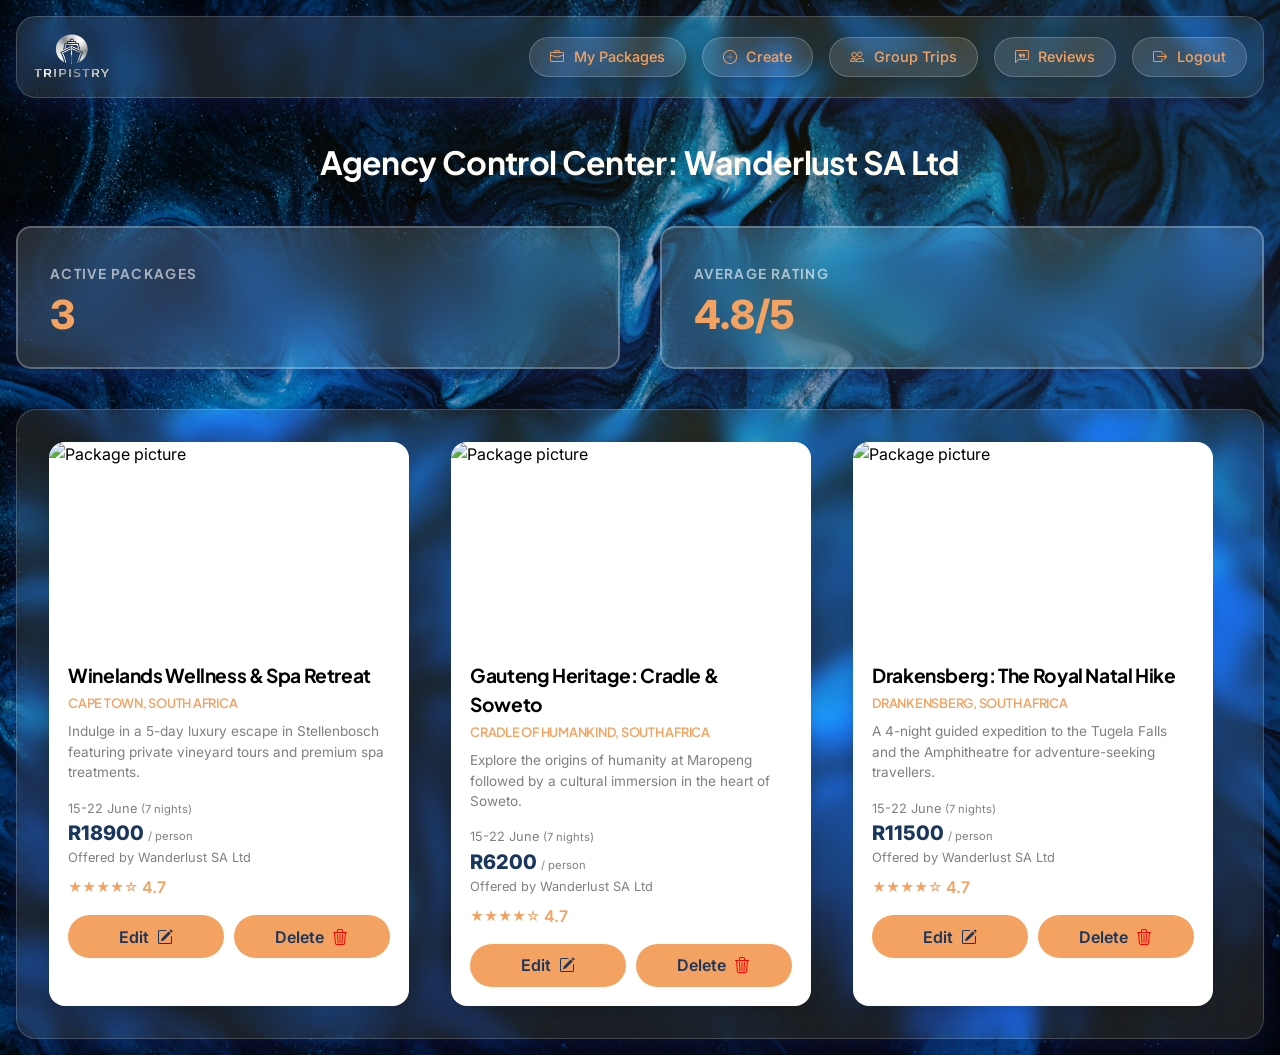
==== client/agency/agencydashboard.html @ ddef1a04 "-Created agency dashboard" ====
<!doctype html>
<html lang="en">
  <head>
    <meta charset="UTF-8" />
    <title>My packages</title>
    <meta name="viewport" content="width=device-width,initial-scale=1" />
    <meta name="description" content="" />
    <link href="../css/style.css" rel="stylesheet" />
    <link href="../css/nav.css" rel="stylesheet" />
    <link href="../css/packages.css" rel="stylesheet" />
    <link href="../css/agencydashoard.css" rel="stylesheet" />

    <link
      rel="stylesheet"
      href="https://cdn.jsdelivr.net/npm/bootstrap-icons@1.11.3/font/bootstrap-icons.min.css"
    />
  </head>

  <body>
    <header>
      <nav class="navbar" id="navbar"></nav>
    </header>
    <main>
      <h1 class="section-heading">Agency Control Center: Wanderlust SA Ltd</h1>

      <section class="side-by-side">
        <div class="stat-card frosted-glass">
          <h2>Active Packages</h2>
          <p>3</p>
        </div>

        <div class="stat-card frosted-glass">
          <h2>Average Rating</h2>
          <p>4.8/5</p>
        </div>
      </section>

      <section
        class="package-section clear-glass"
        id="package-section"
      ></section>
    </main>
  </body>
  <script src="../js/agency-header.js"></script>
  <script src="../js/agency-packages.js"></script>
</html>
---- client/css/style.css ----
@import 'globals.css';
@import 'cards.css';
@import 'text.css';
@import url('https://fonts.googleapis.com/css2?family=Inter:ital,opsz,wght@0,14..32,100..900;1,14..32,100..900&family=Plus+Jakarta+Sans:ital,wght@0,200..800;1,200..800&display=swap');

* {
  margin: 0;
  padding: 0;
  box-sizing: border-box;
}

body {
  font-family: "Inter", sans-serif;
  font-weight: 400;
  line-height: 1.5;
  min-height: 100vh;
  background-image: url('../assets/backdrop.jpg');
  background-size: cover;
  background-position: center 30%;
  background-repeat: no-repeat;
  padding: 1rem;
  position: relative;
}

body::before {
  content: '';
  position: fixed;
  top: 0;
  left: 0;
  width: 100%;
  height: 100%;
  background: radial-gradient(circle at 80% 20%, rgba(255, 191, 0, 0.08), transparent 70%);
  pointer-events: none;
  z-index: 0;
}



/* Headings & Hero Titles */
h1,
h2,
h3 {
  font-family: "Plus Jakarta Sans", sans-serif;
  font-weight: 700;
  letter-spacing: -0.02em;
}

img {
  max-width: 100%;
  display: block;
}

input {
  width: 100%;
  background: rgba(255, 255, 255, 0.1);
  border: 1px solid rgba(255, 255, 255, 0.25);
  border-radius: 1rem;
  padding: 0.9rem 1.2rem;
  color: whitesmoke;
  font-size: 0.95rem;
}

select {
  color: whitesmoke;
  background: rgba(255, 255, 255, 0.1);
  border: 1px solid rgba(255, 255, 255, 0.25);
  border-radius: 0.5rem;
  padding: 0.5rem 2rem 0.5rem 0.5rem;
  font-size: 0.9rem;
  cursor: pointer;
  outline: none;
  appearance: none;
}
select option {
  background-color: var(--navy-dark);
  color: whitesmoke;
  padding: 10px;
}

input:focus {
  outline: none;
  border-color: var(--yellow-dark);
  background: rgba(255, 255, 255, 0.15);
  box-shadow: 0 0 0 3px rgba(253, 197, 0, 0.3);
}

input::placeholder {
  color: lightgray;
  opacity: 1;
}

.auth-container .logo {
  height: 96px;
  width: auto;
}

.frosted-glass {
  background: rgba(255, 255, 255, 0.15);
  border-radius: 15px;
  border: 2px solid rgba(255, 255, 255, 0.25);
  box-shadow: 0 8px 40px 0 rgba(31, 38, 135, 0.45);
  backdrop-filter: blur(25px) saturate(180%);
  -webkit-backdrop-filter: blur(25px) saturate(180%);
}

.clear-glass {
  background: rgba(255, 255, 255, 0.1);
  border-radius: 20px;
  border: 1px solid rgba(255, 255, 255, 0.18);
  box-shadow: 0 8px 32px 0 rgba(31, 38, 135, 0.37);
  backdrop-filter: blur(10px) saturate(180%);
  -webkit-backdrop-filter: blur(10px) saturate(180%);
}
---- client/css/nav.css ----
.navbar {
    width: 100%;
    display: flex;
    align-items: center;
    justify-content: space-between;
    padding: 1rem;
    background: rgba(255, 255, 255, 0.1);
    border-radius: 20px;
    border: 1px solid rgba(255, 255, 255, 0.18);
    box-shadow: 0 8px 32px 0 rgba(31, 38, 135, 0.37);
    -webkit-backdrop-filter: blur(10px) saturate(180%);
    backdrop-filter: blur(10px) saturate(180%);
}

.nav-logo {
    height: 48px;
    width: auto;
    display: block;
}

.nav-link {
    color: var(--amber);
    font-family: "Inter", sans-serif;
    font-size: 0.9rem;
    font-weight: 500;
    background: rgba(255, 255, 255, 0.12);
    border: 1px solid rgba(255, 255, 255, 0.2);
    border-radius: 50px;
    padding: 0.5rem 1.25rem;
    box-shadow: 0px 2px 8px 0px rgba(0, 0, 0, 0.1);
    text-decoration: none;
    transition: all 0.3s ease;
    display: inline-flex;
    gap: 0.6rem;

}

.nav-link.active {
    background: rgba(255, 255, 255, 0.25);
    border-color: var(--amber);
    box-shadow: 0 0 12px rgba(255, 191, 0, 0.2);
    font-weight: 700;
}

header {
    color: var(--amber);
    text-align: center;
    position: sticky;
    top: 1rem;
    z-index: 1000;
}


.nav-link:hover {
    transform: scale(1.1);
}

.nav-links {
    display: flex;
    gap: 1rem;
}
---- client/css/packages.css ----
.package-section {
    display: grid;
    grid-template-columns: repeat(auto-fit, minmax(280px, 1fr));
    grid-template-rows: auto;
    padding: 2rem;
    gap: 1.5rem;
    justify-items: stretch;
    align-items: stretch;
    justify-content: start;
    align-content: start;
}

main {
    max-width: 1400px;
    margin: 0 auto;
    padding: 2.5rem 0 0;
    display: flex;
    flex-direction: column;
    gap: 2.5rem;
}

.package-card {
    max-width: 360px;
    background: white;
    border-radius: 1rem;
    overflow: hidden;
    box-shadow: 0 4px 12px rgba(0, 0, 0, 0.08);
    transition: transform 0.2s, box-shadow 0.2s;
}

.package-card:hover {
    transform: translateY(-4px);
    box-shadow: 0 12px 24px rgba(0, 0, 0, 0.12);
}

.card-content {
    padding: 1.2rem;
}

.package-image {
    width: 100%;
    height: 200px;
    object-fit: cover;
    object-position: center;
}

.card-meta {
    list-style-type: none;
}

.card-title {
    font-size: 1.2rem;
    font-weight: 700;
    color: black;
    margin-bottom: 0.25rem;
}

.card-destination {
    font-size: 0.8rem;
    font-weight: 600;
    text-transform: uppercase;
    color: var(--amber);
    text-transform: uppercase;
    margin-bottom: 0.5rem;
}

.card-description {
    font-size: 0.85rem;
    line-height: 1.5;
    color: grey;
    margin-bottom: 1rem;
}

.card-agency {
    font-size: 0.8rem;
    font-weight: 400;
    color: grey;

}

.card-price {
    font-size: 1.25rem;
    font-weight: 800;
    color: var(--navy-dark);
}

.card-price small,
.card-date small {
    font-size: 0.7rem;
    font-weight: 400;
    color: grey;
}

.card-date {
    font-size: 0.8rem;
    color: grey;
}

.rating {
    display: flex;
    align-items: center;
    gap: 0.25rem;
    margin: 0.5rem 0;
}

.stars {
    color: var(--amber);
    font-size: 0.85rem;
}

.rating span:last-child {
    font-weight: 600;
    color: var(--amber);
}

.btn-outline {
    width: 100%;
    background-color: var(--amber);
    border-radius: 2rem;
    border: none;
    padding: 0.6rem;
    font-weight: 600;
    color: var(--navy-dark);
    transition: all 0.2s;
    cursor: pointer;
    margin-top: 0.5rem;
    transition: 0.2s ease;
    display: flex;
    gap: 0.5rem;
    justify-content: center;
    align-items: center;
    text-decoration: none;
}


.btn-outline:hover {
    background: var(--navy-dark);
    color: white;
}

.section-heading {
    text-align: center;
    color: white;
}

.filter-toolbar {
    display: flex;
    justify-content: space-between;
    align-items: center;
    padding: 2rem;
}

.search {
    display: flex;
    justify-content: space-between;
    align-items: center;
    gap: 0.6rem;
}

.filter-group {
    display: flex;
    justify-content: space-between;
    align-items: center;
    gap: 1rem;
}

.select-wrapper {
    display: flex;
    justify-content: space-between;
    align-items: center;
    gap: 0.6rem;
}

.select-wrapper i,
.search i {
    color: var(--amber);
}



.select-wrapper select:focus, 
.search input:focus {
    border-color: var(--amber);
}

.search input {
    width: 250px;
}
---- client/css/agencydashoard.css ----
.side-by-side {
    display: grid;
    grid-template-columns: 1fr 1fr;
    gap: 2.5rem;
}

.side-by-side-btn {
    display: grid;
    grid-template-columns: 1fr 1fr;
    gap: 0.6rem;
}

.stat-card {
    padding: 2rem;
    line-height: 2;
    justify-content: center;
    display: flex;
    flex-direction: column;
    align-items: flex-start;
}

.stat-card:hover {
    transform: translateY(-5px);
    box-shadow: 0 12px 40px rgba(0, 0, 0, 0.3);
}


.stat-card h2 {
    font-size: 0.85rem;
    text-transform: uppercase;
    letter-spacing: 0.1em;
    color: rgba(255, 255, 255, 0.6);
    margin-bottom: 0.5rem;
}

.stat-card p {
    font-size: 2.5rem;
    font-weight: 800;
    color: var(--amber);
    line-height: 1;
}

.bi-trash3 {
    color: red;
}
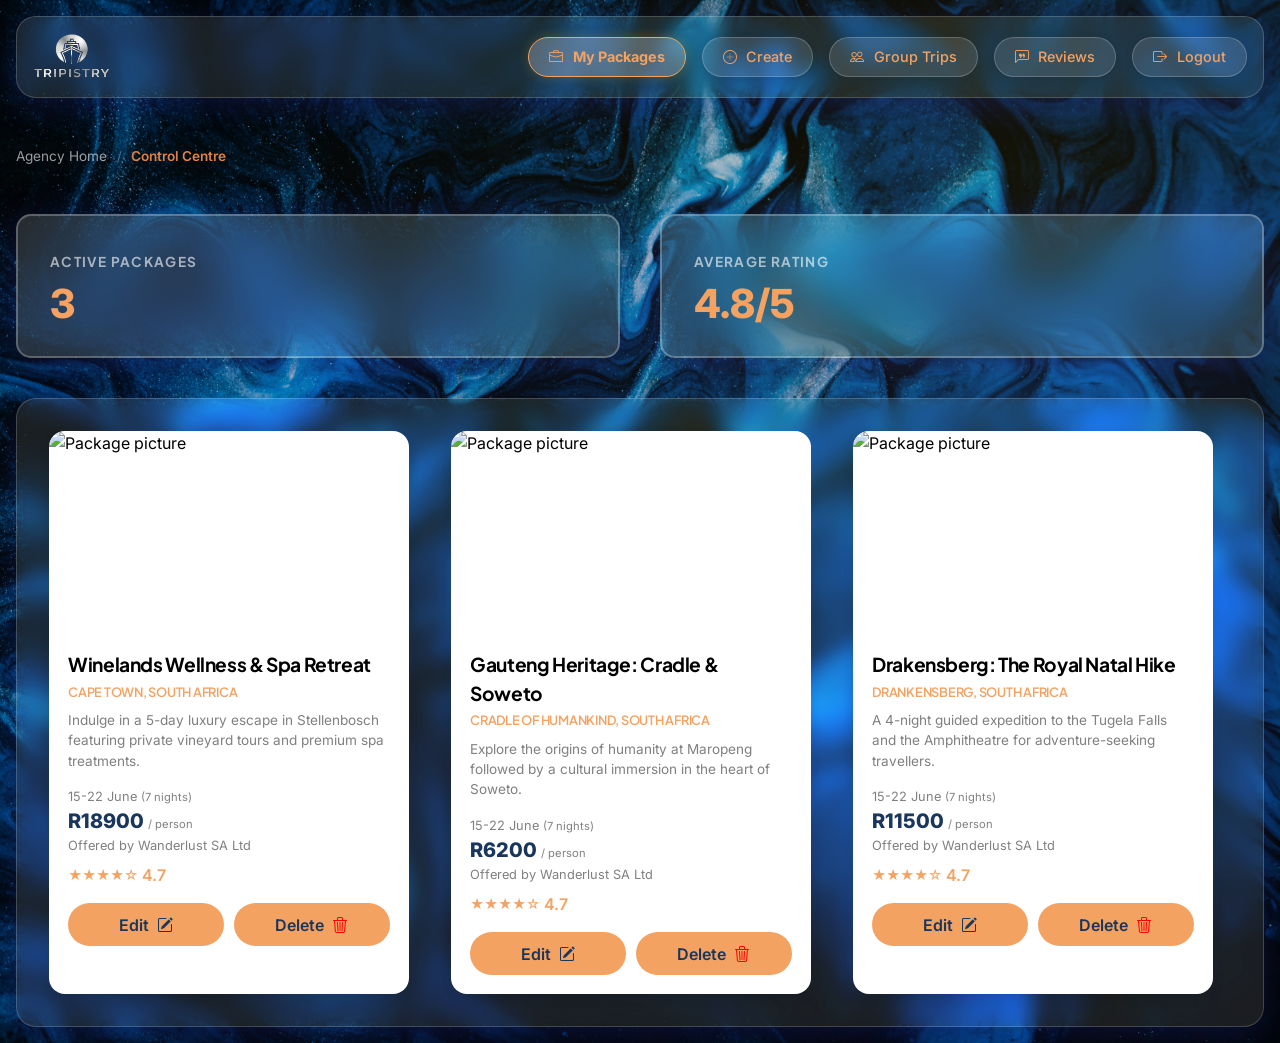
==== commit 976d2e84: "-Created create package page" ====
--- a/client/agency/agencydashboard.html
+++ b/client/agency/agencydashboard.html
@@ -8,7 +8,7 @@
     <link href="../css/style.css" rel="stylesheet" />
     <link href="../css/nav.css" rel="stylesheet" />
     <link href="../css/packages.css" rel="stylesheet" />
-    <link href="../css/agencydashoard.css" rel="stylesheet" />
+    <link href="../css/agencydashboard.css" rel="stylesheet" />
 
     <link
       rel="stylesheet"
@@ -20,8 +20,13 @@
     <header>
       <nav class="navbar" id="navbar"></nav>
     </header>
+
     <main>
-      <h1 class="section-heading">Agency Control Center: Wanderlust SA Ltd</h1>
+      <div class="breadcrumb">
+        <a href="#" class="concept-link">Agency Home</a>
+        <span class="breadcrumb-separator">/</span>
+        <span class="concept-current">Control Centre</span>
+      </div>
 
       <section class="side-by-side">
         <div class="stat-card frosted-glass">
--- a/client/css/style.css
+++ b/client/css/style.css
@@ -71,6 +71,7 @@
   outline: none;
   appearance: none;
 }
+
 select option {
   background-color: var(--navy-dark);
   color: whitesmoke;
@@ -99,8 +100,9 @@
   border-radius: 15px;
   border: 2px solid rgba(255, 255, 255, 0.25);
   box-shadow: 0 8px 40px 0 rgba(31, 38, 135, 0.45);
+  -webkit-backdrop-filter: blur(25px) saturate(180%);
   backdrop-filter: blur(25px) saturate(180%);
-  -webkit-backdrop-filter: blur(25px) saturate(180%);
+
 }
 
 .clear-glass {
@@ -108,6 +110,37 @@
   border-radius: 20px;
   border: 1px solid rgba(255, 255, 255, 0.18);
   box-shadow: 0 8px 32px 0 rgba(31, 38, 135, 0.37);
+  -webkit-backdrop-filter: blur(10px) saturate(180%);
   backdrop-filter: blur(10px) saturate(180%);
-  -webkit-backdrop-filter: blur(10px) saturate(180%);
+}
+
+.breadcrumb {
+  display: flex;
+  align-items: center;
+  gap: 0.6rem;
+  font-size: 0.85rem;
+  padding: 0.5rem 0;
+}
+
+.concept-link {
+  color: #ffffff;
+  opacity: 0.6;
+  text-decoration: none;
+  transition: all 0.2s ease-in-out;
+}
+
+.concept-link:hover {
+  opacity: 1;
+  color: #e08244;
+}
+
+.breadcrumb-separator {
+  color: #ffffff;
+  opacity: 0.3;
+  font-size: 0.8rem;
+}
+
+.concept-current {
+  color: #e08244;
+  font-weight: 600;
 }
--- a/client/css/agencydashboard.css
+++ b/client/css/agencydashboard.css
@@ -0,0 +1,47 @@
+.side-by-side {
+    display: grid;
+    grid-template-columns: 1fr 1fr;
+    gap: 2.5rem;
+}
+
+.side-by-side-btn {
+    display: grid;
+    grid-template-columns: 1fr 1fr;
+    gap: 0.6rem;
+}
+
+.stat-card {
+    padding: 2rem;
+    line-height: 2;
+    justify-content: center;
+    display: flex;
+    flex-direction: column;
+    align-items: flex-start;
+    transition: transform 0.3s ease, box-shadow 0.3s ease;
+}
+
+.stat-card:hover {
+    transform: translateY(-5px);
+    box-shadow: 0 12px 40px rgba(0, 0, 0, 0.3);
+}
+
+
+.stat-card h2 {
+    font-size: 0.85rem;
+    text-transform: uppercase;
+    letter-spacing: 0.1em;
+    color: rgba(255, 255, 255, 0.6);
+    margin-bottom: 0.5rem;
+}
+
+.stat-card p {
+    font-size: 2.5rem;
+    font-weight: 800;
+    color: var(--amber);
+    line-height: 1;
+}
+
+.bi-trash3 {
+    color: red;
+}
+
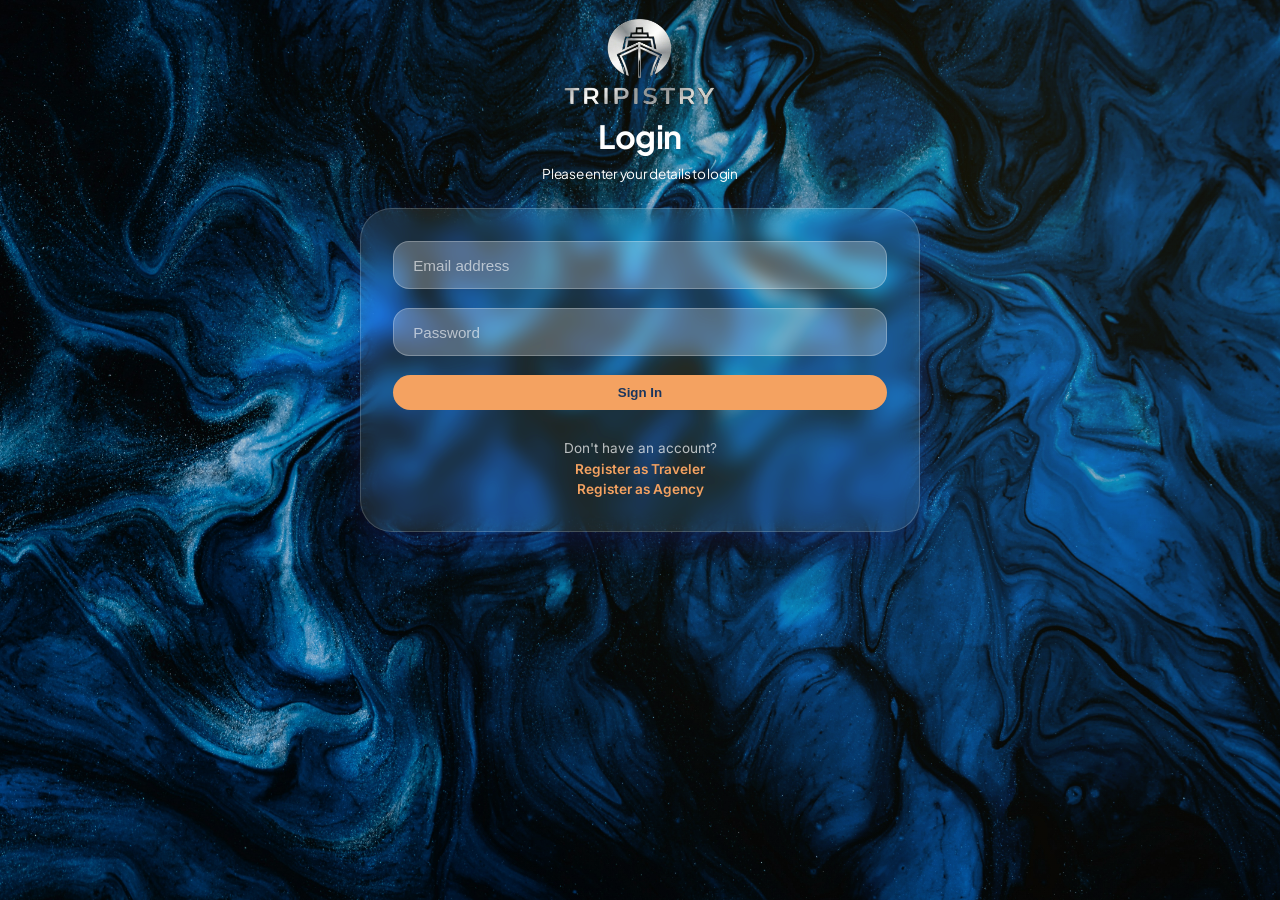
==== commit aa5d16d9: "-Polished UI" ====
--- a/client/agency/agencydashboard.html
+++ b/client/agency/agencydashboard.html
@@ -45,6 +45,20 @@
         id="package-section"
       ></section>
     </main>
+
+    <dialog id="confirmationModal" class="glass-modal">
+      <div class="modal-header">
+        <h2 id="confirmTitle">Confirm Action</h2>
+        <button class="close-x-btn" id="confirmClose">×</button>
+      </div>
+      <div class="modal-body">
+        <p id="confirmMessage">Are you sure you want to delete package? It is permanent!</p>
+      </div>
+      <div class="modal-actions">
+        <button id="confirmYes" class="btn-confirm-yes">Confirm</button>
+        <button id="confirmNo" class="btn-confirm-no">Cancel</button>
+      </div>
+    </dialog>
   </body>
   <script src="../js/agency-header.js"></script>
   <script src="../js/agency-packages.js"></script>
--- a/client/css/style.css
+++ b/client/css/style.css
@@ -1,5 +1,4 @@
 @import 'globals.css';
-@import 'cards.css';
 @import 'text.css';
 @import url('https://fonts.googleapis.com/css2?family=Inter:ital,opsz,wght@0,14..32,100..900;1,14..32,100..900&family=Plus+Jakarta+Sans:ital,wght@0,200..800;1,200..800&display=swap');
 
@@ -22,6 +21,15 @@
   position: relative;
 }
 
+main {
+  max-width: 1400px;
+  margin: 0 auto;
+  padding: 2.5rem 0 0;
+  display: flex;
+  flex-direction: column;
+  gap: 2.5rem;
+}
+
 body::before {
   content: '';
   position: fixed;
@@ -34,7 +42,99 @@
   z-index: 0;
 }
 
-
+.panel-base,
+.main-details,
+.secondary-details,
+.side-by-side,
+.review-summary-dashboard,
+.metric-card,
+.review-bubble,
+.group-trip-card,
+.info-card,
+.highlight-item,
+.booking-widget {
+  background: var(--panel-bg);
+  border: 1px solid var(--panel-border);
+  border-radius: var(--panel-radius);
+}
+
+button {
+  width: auto;
+  background-color: var(--amber);
+  border-radius: 2rem;
+  border: none;
+  padding: 0.6rem;
+  font-weight: 600;
+  color: var(--navy-dark);
+  transition: 0.2s ease;
+  cursor: pointer;
+  margin-top: 0.5rem;
+  display: flex;
+  gap: 0.5rem;
+  justify-content: center;
+  align-items: center;
+  margin: 0;
+  transition: 0.2s cubic-bezier(0.25, 1, 0.5, 1);
+}
+
+button:active,
+.btn-outline:active,
+.btn-reserve:active,
+.finalize-btn {
+  transform: scale(0.97);
+  box-shadow:
+    0 2px 8px rgba(0, 0, 0, 0.2),
+    inset 0 1px 2px rgba(0, 0, 0, 0.1);
+}
+
+.input-base,
+input:not([type="checkbox"]),
+select {
+  width: 100%;
+  background: rgba(255, 255, 255, 0.25);
+  border: 1px solid rgba(255, 255, 255, 0.25);
+  border-radius: 1rem;
+  padding: 0.9rem 1.2rem;
+  color: whitesmoke;
+  font-size: 0.95rem;
+}
+
+input[type="number"]::-webkit-outer-spin-button,
+input[type="number"]::-webkit-inner-spin-button {
+  -webkit-appearance: none;
+  margin: 0;
+}
+
+input[type="number"] {
+  -moz-appearance: textfield;
+  appearance: textfield;
+}
+
+select {
+  cursor: pointer;
+  outline: none;
+  appearance: none;
+}
+
+select option {
+  background-color: var(--navy-dark);
+  color: whitesmoke;
+  padding: 10px;
+}
+
+input:focus,
+select:focus {
+  outline: none;
+  border-color: #f4a261;
+  background: rgba(255, 255, 255, 0.15);
+  box-shadow: 0 0 0 3px rgba(253, 197, 0, 0.3);
+}
+
+input::placeholder,
+.auth-form input::placeholder {
+  color: lightgray;
+  opacity: 1;
+}
 
 /* Headings & Hero Titles */
 h1,
@@ -45,50 +145,33 @@
   letter-spacing: -0.02em;
 }
 
+.section-title,
+.section-title-left {
+  font-size: 1.3rem;
+  font-weight: 600;
+  color: var(--amber);
+  display: flex;
+  align-items: center;
+  gap: 0.75rem;
+}
+
+.section-title-left {
+  justify-content: flex-start;
+}
+
 img {
   max-width: 100%;
   display: block;
 }
 
-input {
-  width: 100%;
-  background: rgba(255, 255, 255, 0.1);
-  border: 1px solid rgba(255, 255, 255, 0.25);
-  border-radius: 1rem;
-  padding: 0.9rem 1.2rem;
-  color: whitesmoke;
-  font-size: 0.95rem;
-}
-
-select {
-  color: whitesmoke;
-  background: rgba(255, 255, 255, 0.1);
-  border: 1px solid rgba(255, 255, 255, 0.25);
-  border-radius: 0.5rem;
-  padding: 0.5rem 2rem 0.5rem 0.5rem;
-  font-size: 0.9rem;
-  cursor: pointer;
-  outline: none;
-  appearance: none;
-}
-
-select option {
-  background-color: var(--navy-dark);
-  color: whitesmoke;
-  padding: 10px;
-}
-
-input:focus {
-  outline: none;
-  border-color: var(--yellow-dark);
-  background: rgba(255, 255, 255, 0.15);
-  box-shadow: 0 0 0 3px rgba(253, 197, 0, 0.3);
-}
-
-input::placeholder {
-  color: lightgray;
-  opacity: 1;
-}
+.navy-icon {
+  color: var(--navy-dark);
+}
+
+.amber-icon {
+  color: var(--amber);
+}
+
 
 .auth-container .logo {
   height: 96px;
@@ -143,4 +226,42 @@
 .concept-current {
   color: #e08244;
   font-weight: 600;
+}
+
+.error-container {
+  padding: 12px 20px;
+  margin-bottom: 20px;
+  border-radius: 8px;
+  border: 1px solid rgba(255, 0, 0, 0.3);
+  background: rgba(255, 0, 0, 0.1);
+  -webkit-backdrop-filter: blur(10px);
+  backdrop-filter: blur(10px);
+  color: whitesmoke;
+  font-size: 0.9rem;
+  display: none;
+  text-align: center;
+  animation: slideIn 0.3s ease-out;
+}
+
+.disabled {
+    filter: grayscale(100%) brightness(0.8);
+    opacity: 0.6;
+    cursor: not-allowed;
+    pointer-events: none;
+}
+
+.error-visible {
+  display: block !important;
+}
+
+@keyframes slideIn {
+  from {
+    transform: translateY(-10px);
+    opacity: 0;
+  }
+
+  to {
+    transform: translateY(0);
+    opacity: 1;
+  }
 }
--- a/client/css/nav.css
+++ b/client/css/nav.css
@@ -32,7 +32,18 @@
     transition: all 0.3s ease;
     display: inline-flex;
     gap: 0.6rem;
+    transition: 0.2s cubic-bezier(0.25, 1, 0.5, 1);
 
+}
+
+.nav-link:active {
+    transform: translateY(1px) scale(0.96);
+
+    background: rgba(255, 255, 255, 0.25);
+    border-color: rgba(255, 255, 255, 0.1);
+
+    box-shadow: 0 1px 3px rgba(0, 0, 0, 0.2),
+        inset 0 1px 3px rgba(0, 0, 0, 0.2);
 }
 
 .nav-link.active {
@@ -40,6 +51,7 @@
     border-color: var(--amber);
     box-shadow: 0 0 12px rgba(255, 191, 0, 0.2);
     font-weight: 700;
+    transition: 0.2s cubic-bezier(0.25, 1, 0.5, 1);
 }
 
 header {
--- a/client/css/packages.css
+++ b/client/css/packages.css
@@ -1,6 +1,6 @@
 .package-section {
     display: grid;
-    grid-template-columns: repeat(auto-fit, minmax(280px, 1fr));
+    grid-template-columns: repeat(auto-fill, minmax(280px, 1fr));
     grid-template-rows: auto;
     padding: 2rem;
     gap: 1.5rem;
@@ -10,13 +10,11 @@
     align-content: start;
 }
 
-main {
-    max-width: 1400px;
-    margin: 0 auto;
-    padding: 2.5rem 0 0;
-    display: flex;
-    flex-direction: column;
-    gap: 2.5rem;
+.side-by-side {
+    display: grid;
+    align-items: start;
+    grid-template-columns: 300px 1fr;
+    gap: 3rem;
 }
 
 .package-card {
@@ -121,10 +119,9 @@
     padding: 0.6rem;
     font-weight: 600;
     color: var(--navy-dark);
-    transition: all 0.2s;
+    transition: 0.2s ease;
     cursor: pointer;
     margin-top: 0.5rem;
-    transition: 0.2s ease;
     display: flex;
     gap: 0.5rem;
     justify-content: center;
@@ -145,28 +142,25 @@
 
 .filter-toolbar {
     display: flex;
-    justify-content: space-between;
-    align-items: center;
+    justify-content: left;
+    flex-direction: column;
+    align-items: stretch;
+    height: fit-content;
     padding: 2rem;
+    gap: 1.5rem;
+    position: sticky;
+    top: 20vh;
 }
 
 .search {
     display: flex;
-    justify-content: space-between;
     align-items: center;
     gap: 0.6rem;
 }
 
-.filter-group {
-    display: flex;
-    justify-content: space-between;
-    align-items: center;
-    gap: 1rem;
-}
 
 .select-wrapper {
     display: flex;
-    justify-content: space-between;
     align-items: center;
     gap: 0.6rem;
 }
@@ -178,11 +172,172 @@
 
 
 
-.select-wrapper select:focus, 
+.select-wrapper select:focus,
 .search input:focus {
     border-color: var(--amber);
 }
 
-.search input {
-    width: 250px;
+.toolbar-select {
+    width: 100%;
+}
+
+.no-results {
+    color: whitesmoke;
+    display: flex;
+    flex-direction: column;
+}
+
+.go-book {
+    color: var(--amber);
+    font-weight: 700;
+    font-size: 1rem;
+}
+
+/* Utilities for package lists and booking/status displays */
+.icon-2rem {
+    font-size: 2rem;
+}
+
+.icon-amber {
+    color: var(--amber);
+}
+
+.icon-error {
+    color: var(--danger);
+}
+
+.action-row {
+    display: flex;
+    gap: 10px;
+}
+
+.btn-stretch {
+    flex: 1;
+    text-align: center;
+}
+
+.btn-cancel {
+    flex: 1;
+    border-color: var(--danger);
+    color: var(--danger);
+}
+
+.booked-date {
+    color: grey;
+}
+
+.status-badge {
+    padding: 0.2rem 0.6rem;
+    border-radius: 999px;
+    font-size: 0.75rem;
+    font-weight: 600;
+}
+
+.badge-pending {
+    background: rgba(255, 180, 0, 0.2);
+    color: var(--amber-bright);
+    border: 1px solid rgba(255, 180, 0, 0.4);
+}
+
+.badge-confirmed {
+    background: rgba(0, 200, 100, 0.2);
+    color: var(--success);
+    border: 1px solid rgba(0, 200, 100, 0.4);
+}
+
+.badge-cancelled {
+    background: rgba(220, 50, 50, 0.2);
+    color: var(--danger);
+    border: 1px solid rgba(220, 50, 50, 0.4);
+}
+
+.badge-completed {
+    background: rgba(100, 149, 237, 0.2);
+    color: var(--completed);
+    border: 1px solid rgba(100, 149, 237, 0.4);
+}
+
+.fade-out {
+    transition: opacity 0.3s;
+    opacity: 0;
+}
+
+/* Confirmation modal buttons */
+.btn-confirm-yes,
+.btn-confirm-no {
+    width: 100%;
+    border: none;
+    cursor: pointer;
+    transition: all 0.2s ease;
+}
+
+.btn-confirm-yes:hover {
+    background: #d63f3f;
+    filter: brightness(1.1);
+}
+
+.btn-confirm-no {
+    background: rgba(255, 255, 255, 0.1);
+    color: rgba(255, 255, 255, 0.8);
+    border: 1px solid rgba(255, 255, 255, 0.2);
+}
+
+.btn-confirm-no:hover {
+    background: rgba(255, 255, 255, 0.15);
+    border-color: rgba(255, 255, 255, 0.3);
+}
+
+.modal-actions {
+    display: flex;
+    justify-content: space-between;
+    gap: 1.5rem;
+}
+
+.modal-header {
+    display: flex;
+    justify-content: space-between;
+    margin-bottom: 1.5rem;
+}
+
+.modal-header h2 {
+    color: var(--amber);
+}
+
+.modal-body {
+    display: flex;
+    justify-content: space-between;
+    margin-bottom: 1.5rem;
+}
+
+.glass-modal {
+    position: fixed;
+    inset: 0;
+    margin: auto;
+    width: 90%;
+    max-width: 480px;
+    padding: 25px;
+    border: 1px solid rgba(255, 255, 255, 0.15);
+    border-radius: 16px;
+    background: rgba(255, 255, 255, 0.05);
+    -webkit-backdrop-filter: blur(25px);
+    backdrop-filter: blur(25px);
+    color: #fff;
+    box-shadow: 0 20px 50px rgba(0, 0, 0, 0.4);
+}
+
+.glass-modal::backdrop {
+    background: rgba(0, 0, 0, 0.45);
+    -webkit-backdrop-filter: blur(12px);
+    backdrop-filter: blur(12px);
+
+}
+
+.close-x-btn {
+    background: none;
+    border: none;
+    color: rgba(255, 255, 255, 0.5);
+    font-size: 1.5rem;
+    cursor: pointer;
+    padding: 0;
+    margin: 0;
 }
--- a/client/css/agencydashboard.css
+++ b/client/css/agencydashboard.css
@@ -45,3 +45,6 @@
     color: red;
 }
 
+.no-results a{
+    color: var(--amber);
+}
